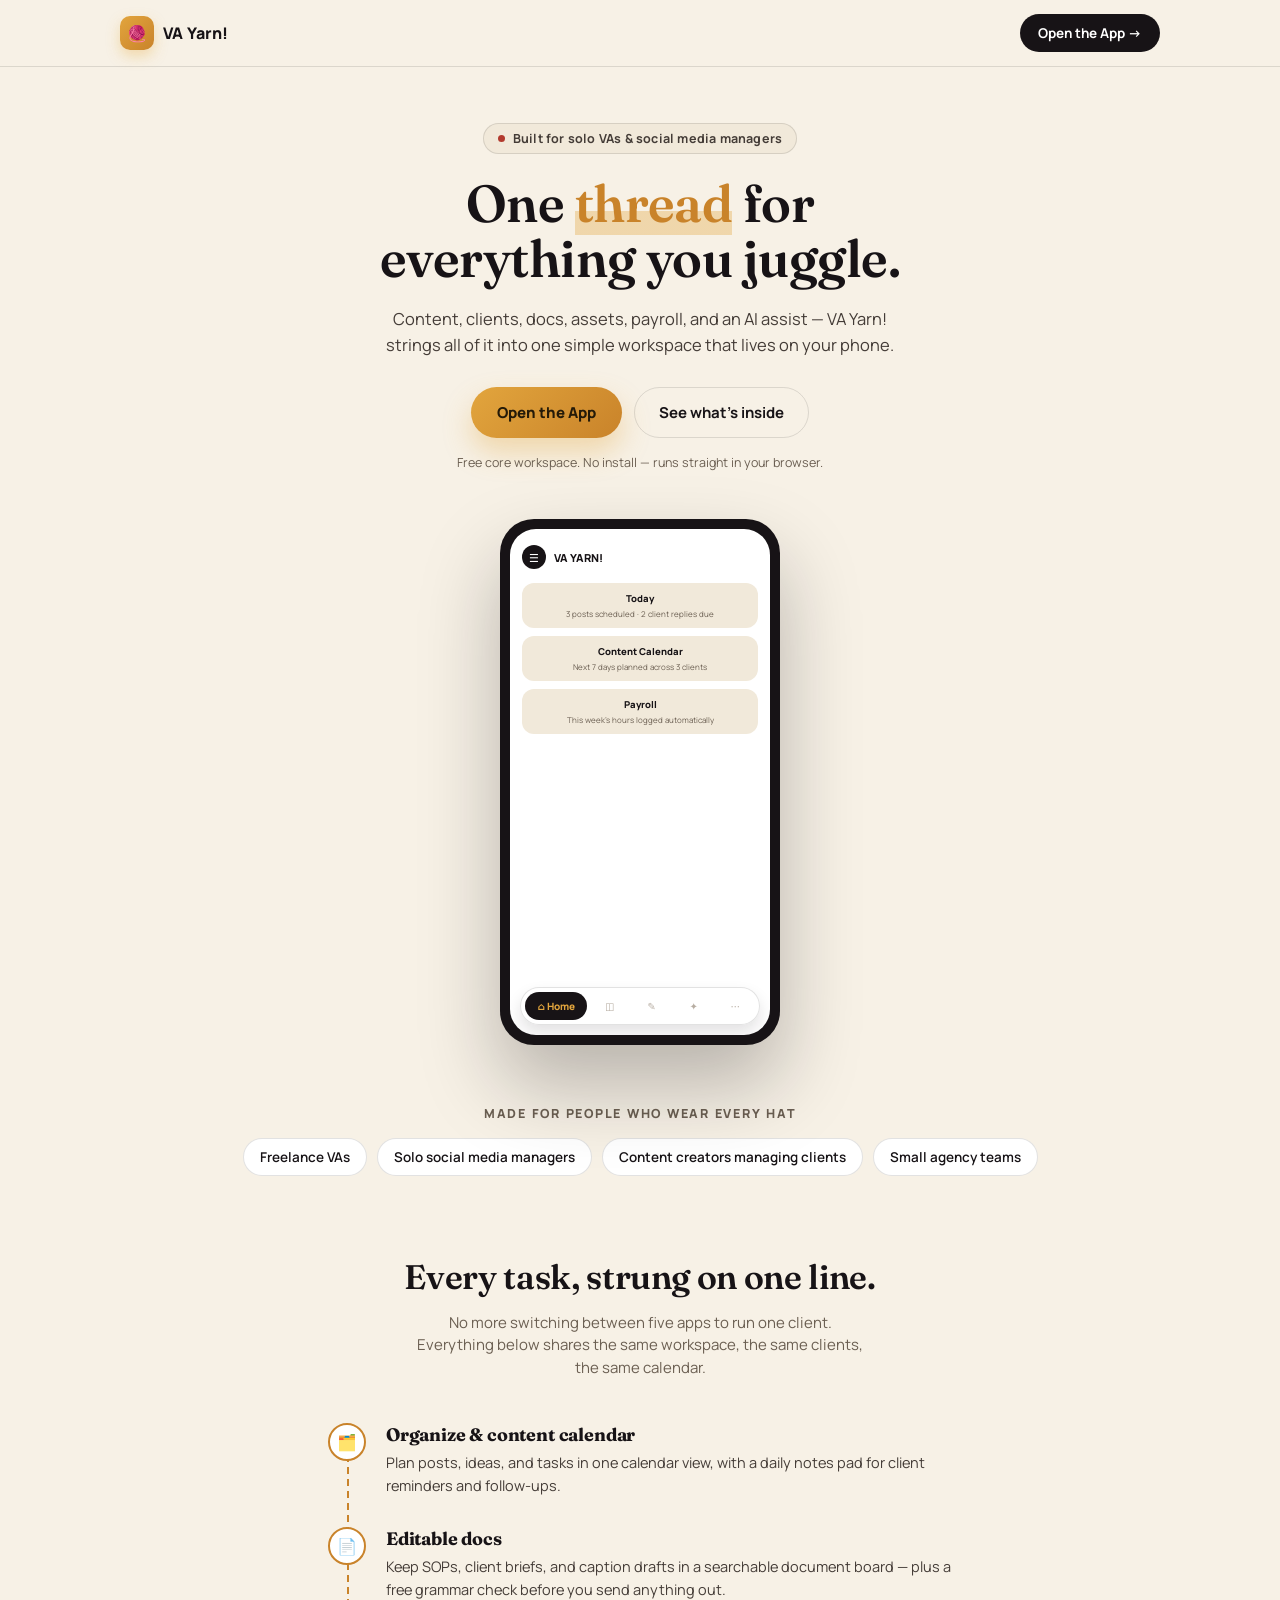
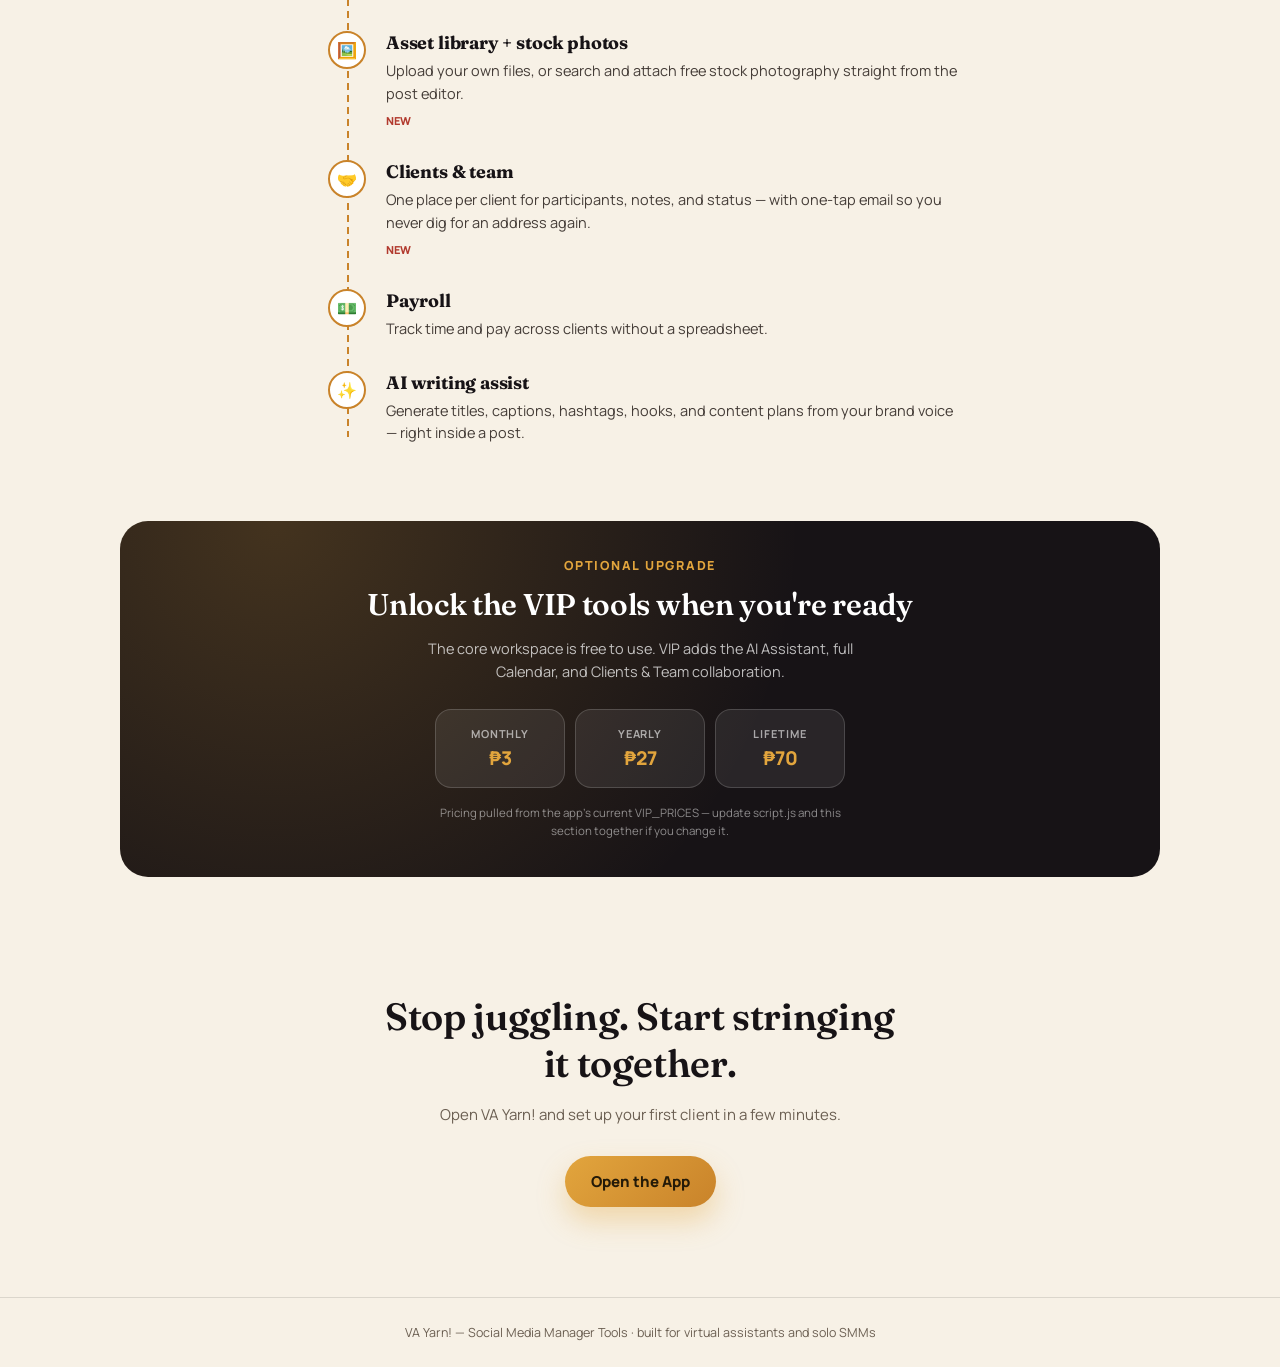
==== landing.html @ e04d88a7 "Add files via upload" ====
<!doctype html>
<html lang="en">
<head>
<meta charset="UTF-8" />
<meta name="viewport" content="width=device-width,initial-scale=1,viewport-fit=cover" />
<title>VA Yarn! — Social Media Manager Tools</title>
<meta name="description" content="VA Yarn! — one thread for everything a virtual assistant or social media manager juggles: content, clients, docs, assets, payroll, and an AI writing assist." />
<link rel="preconnect" href="https://fonts.googleapis.com">
<link rel="preconnect" href="https://fonts.gstatic.com" crossorigin>
<link href="https://fonts.googleapis.com/css2?family=Fraunces:opsz,wght@9..144,400;9..144,600;9..144,700&family=Manrope:wght@400;500;600;700;800&display=swap" rel="stylesheet">
<style>
  :root{
    --paper:#f7f1e6;
    --paper2:#f1e9da;
    --ink:#171316;
    --ink-soft:#443c37;
    --thread:#6b5f52;
    --gold:#e2a53d;
    --gold2:#c9832a;
    --brick:#b23a2e;
    --line:rgba(23,19,22,.12);
    --radius:22px;
  }
  *{box-sizing:border-box}
  html,body{margin:0;padding:0}
  body{
    background:var(--paper);
    color:var(--ink);
    font-family:'Manrope',system-ui,sans-serif;
    -webkit-font-smoothing:antialiased;
  }
  h1,h2,h3,.disp{
    font-family:'Fraunces',serif;
    font-weight:600;
    letter-spacing:-.01em;
    margin:0;
  }
  a{color:inherit}
  img{max-width:100%;display:block}
  .wrap{max-width:1080px;margin:0 auto;padding:0 20px}
  .phoneWrap{max-width:460px;margin:0 auto;padding:0 20px}

  /* ---------- nav ---------- */
  .siteNav{
    position:sticky; top:0; z-index:40;
    background:rgba(247,241,230,.86);
    backdrop-filter:blur(10px);
    border-bottom:1px solid var(--line);
  }
  .siteNavIn{
    max-width:1080px;margin:0 auto;padding:14px 20px;
    display:flex;align-items:center;justify-content:space-between;
  }
  .brand{display:flex;align-items:center;gap:9px;font-weight:800;letter-spacing:.2px}
  .brand .mark{
    width:34px;height:34px;border-radius:10px;
    background:linear-gradient(135deg,var(--gold),var(--gold2));
    display:flex;align-items:center;justify-content:center;font-size:16px;
    box-shadow:0 6px 14px rgba(226,165,61,.35);
  }
  .navCta{
    display:inline-flex;align-items:center;gap:8px;
    background:var(--ink);color:#fff;
    padding:10px 18px;border-radius:999px;
    font-weight:700;font-size:13.5px;text-decoration:none;
    white-space:nowrap;
  }

  /* ---------- hero ---------- */
  .hero{padding:56px 0 20px;text-align:center}
  .eyebrow{
    display:inline-flex;align-items:center;gap:8px;
    background:var(--paper2);border:1px solid var(--line);
    color:var(--ink-soft);
    padding:6px 14px;border-radius:999px;font-size:12.5px;font-weight:700;
    letter-spacing:.2px;margin-bottom:22px;
  }
  .eyebrow::before{content:"";width:7px;height:7px;border-radius:50%;background:var(--brick)}
  .hero h1{
    font-size:clamp(32px,7vw,52px);
    line-height:1.06;
    max-width:820px;
    margin:0 auto;
  }
  .hero h1 em{
    font-style:normal;
    color:var(--gold2);
    background:linear-gradient(180deg,transparent 62%, rgba(226,165,61,.35) 62%);
  }
  .hero p.sub{
    max-width:520px;margin:20px auto 0;
    color:var(--ink-soft);font-size:16.5px;line-height:1.55;
  }
  .heroCtas{display:flex;gap:12px;justify-content:center;margin-top:30px;flex-wrap:wrap}
  .btnPrimary{
    background:linear-gradient(135deg,var(--gold),var(--gold2));
    color:#241a08;font-weight:800;font-size:15px;
    padding:15px 26px;border-radius:999px;text-decoration:none;
    box-shadow:0 14px 28px rgba(226,165,61,.35);
  }
  .btnGhost{
    background:transparent;border:1.5px solid var(--line);
    color:var(--ink);font-weight:700;font-size:15px;
    padding:14px 24px;border-radius:999px;text-decoration:none;
  }
  .heroNote{margin-top:16px;font-size:12.5px;color:var(--thread)}

  /* ---------- thread + phone mock ---------- */
  .stageWrap{position:relative;margin-top:48px;padding-bottom:20px}
  .threadSvg{position:absolute;inset:0;width:100%;height:100%;pointer-events:none}
  .phoneMock{
    position:relative;z-index:2;
    max-width:280px;margin:0 auto;
    background:var(--ink);
    border-radius:34px;
    padding:10px;
    box-shadow:0 40px 80px rgba(23,19,22,.28);
  }
  .phoneScreen{
    background:#fff;border-radius:26px;overflow:hidden;
    aspect-ratio:9/17.5;position:relative;
    display:flex;flex-direction:column;
  }
  .phoneTop{
    display:flex;align-items:center;gap:8px;padding:16px 12px 8px;
  }
  .phoneHam{width:24px;height:24px;border-radius:50%;background:var(--ink);color:#fff;font-size:11px;display:flex;align-items:center;justify-content:center}
  .phoneBrand{font-size:11px;font-weight:800}
  .phoneBody{flex:1;padding:6px 12px;display:flex;flex-direction:column;gap:8px}
  .phoneCard{background:var(--paper2);border-radius:12px;padding:9px 10px}
  .phoneCard .t{font-size:9.5px;font-weight:800;color:var(--ink)}
  .phoneCard .s{font-size:8px;color:var(--thread);margin-top:3px}
  .phoneNav{
    margin:0 10px 10px;height:38px;border-radius:999px;
    background:rgba(255,255,255,.9);border:1px solid var(--line);
    display:flex;align-items:center;padding:4px;gap:3px;
    box-shadow:0 8px 16px rgba(23,19,22,.12);
  }
  .phoneNavItem{flex:1;height:100%;border-radius:999px;display:flex;align-items:center;justify-content:center;font-size:10px;color:#b7ada2}
  .phoneNavItem.active{flex:1.6;background:var(--ink);color:var(--gold);font-weight:800;gap:4px}

  /* ---------- who it's for ---------- */
  .forBand{padding:40px 0;text-align:center}
  .forBand .k{font-size:12.5px;font-weight:800;letter-spacing:.14em;text-transform:uppercase;color:var(--thread)}
  .forRow{
    display:flex;flex-wrap:wrap;justify-content:center;gap:10px;margin-top:16px;
  }
  .forChip{
    border:1px solid var(--line);background:#fff;
    padding:9px 16px;border-radius:999px;font-size:13.5px;font-weight:600;
  }

  /* ---------- features on the thread ---------- */
  .features{padding:40px 0 20px}
  .features h2{font-size:clamp(24px,5vw,34px);text-align:center;max-width:600px;margin:0 auto}
  .features .subhead{
    text-align:center;color:var(--thread);max-width:460px;margin:14px auto 44px;font-size:15px;line-height:1.5;
  }
  .featureLine{position:relative;max-width:640px;margin:0 auto}
  .featureLine::before{
    content:"";position:absolute;left:27px;top:8px;bottom:8px;width:2px;
    background-image:linear-gradient(var(--gold2) 55%, transparent 0%);
    background-size:2px 12px;background-repeat:repeat-y;
  }
  .fRow{position:relative;padding-left:66px;margin-bottom:30px}
  .fRow:last-child{margin-bottom:0}
  .fDot{
    position:absolute;left:8px;top:0;width:38px;height:38px;border-radius:50%;
    background:#fff;border:2px solid var(--gold2);
    display:flex;align-items:center;justify-content:center;font-size:16px;
    z-index:2;
  }
  .fRow h3{font-size:18px;font-weight:700;margin-bottom:6px}
  .fRow p{margin:0;color:var(--ink-soft);font-size:14.5px;line-height:1.55}
  .fRow .tag{
    display:inline-block;margin-top:8px;font-size:11px;font-weight:800;
    color:var(--brick);letter-spacing:.02em;
  }

  /* ---------- vip ---------- */
  .vip{padding:56px 0}
  .vipCard{
    background:var(--ink);color:#fff;border-radius:28px;
    padding:36px 26px;text-align:center;
    background-image:radial-gradient(circle at 15% 0%, rgba(226,165,61,.22), transparent 55%);
  }
  .vipCard .k{color:var(--gold);font-weight:800;font-size:12.5px;letter-spacing:.14em;text-transform:uppercase}
  .vipCard h2{color:#fff;font-size:clamp(22px,5vw,30px);margin-top:12px}
  .vipCard p{color:rgba(255,255,255,.72);max-width:440px;margin:14px auto 0;font-size:14.5px;line-height:1.6}
  .planRow{display:flex;gap:10px;justify-content:center;flex-wrap:wrap;margin-top:26px}
  .planPill{
    background:rgba(255,255,255,.08);border:1px solid rgba(255,255,255,.16);
    border-radius:16px;padding:16px 20px;min-width:130px;
  }
  .planPill .p{font-size:11px;color:rgba(255,255,255,.6);font-weight:700;text-transform:uppercase;letter-spacing:.08em}
  .planPill .v{font-size:19px;font-weight:800;margin-top:4px;color:var(--gold)}

  /* ---------- final cta ---------- */
  .finalCta{padding:60px 0 90px;text-align:center}
  .finalCta h2{font-size:clamp(26px,6vw,38px);max-width:520px;margin:0 auto}
  .finalCta p{color:var(--thread);max-width:420px;margin:16px auto 0;font-size:15px;line-height:1.55}

  footer{border-top:1px solid var(--line);padding:26px 0;text-align:center}
  footer p{margin:0;font-size:12.5px;color:var(--thread)}

  @media (min-width:760px){
    .stageWrap{padding:0 20px}
  }
</style>
</head>
<body>

  <nav class="siteNav">
    <div class="siteNavIn">
      <div class="brand"><span class="mark">🧶</span> VA Yarn!</div>
      <a class="navCta" href="index.html">Open the App →</a>
    </div>
  </nav>

  <section class="hero">
    <div class="wrap">
      <div class="eyebrow">Built for solo VAs &amp; social media managers</div>
      <h1>One <em>thread</em> for<br>everything you juggle.</h1>
      <p class="sub">Content, clients, docs, assets, payroll, and an AI assist — VA Yarn! strings all of it into one simple workspace that lives on your phone.</p>
      <div class="heroCtas">
        <a class="btnPrimary" href="index.html">Open the App</a>
        <a class="btnGhost" href="#features">See what's inside</a>
      </div>
      <div class="heroNote">Free core workspace. No install — runs straight in your browser.</div>
    </div>

    <div class="stageWrap">
      <div class="phoneMock">
        <div class="phoneScreen">
          <div class="phoneTop">
            <div class="phoneHam">☰</div>
            <div class="phoneBrand">VA YARN!</div>
          </div>
          <div class="phoneBody">
            <div class="phoneCard"><div class="t">Today</div><div class="s">3 posts scheduled · 2 client replies due</div></div>
            <div class="phoneCard"><div class="t">Content Calendar</div><div class="s">Next 7 days planned across 3 clients</div></div>
            <div class="phoneCard"><div class="t">Payroll</div><div class="s">This week's hours logged automatically</div></div>
          </div>
          <div class="phoneNav">
            <div class="phoneNavItem active">⌂ Home</div>
            <div class="phoneNavItem">◫</div>
            <div class="phoneNavItem">✎</div>
            <div class="phoneNavItem">✦</div>
            <div class="phoneNavItem">⋯</div>
          </div>
        </div>
      </div>
    </div>
  </section>

  <section class="forBand">
    <div class="wrap">
      <div class="k">Made for people who wear every hat</div>
      <div class="forRow">
        <div class="forChip">Freelance VAs</div>
        <div class="forChip">Solo social media managers</div>
        <div class="forChip">Content creators managing clients</div>
        <div class="forChip">Small agency teams</div>
      </div>
    </div>
  </section>

  <section class="features" id="features">
    <div class="wrap">
      <h2>Every task, strung on one line.</h2>
      <p class="subhead">No more switching between five apps to run one client. Everything below shares the same workspace, the same clients, the same calendar.</p>

      <div class="featureLine">
        <div class="fRow">
          <div class="fDot">🗂️</div>
          <h3>Organize &amp; content calendar</h3>
          <p>Plan posts, ideas, and tasks in one calendar view, with a daily notes pad for client reminders and follow-ups.</p>
        </div>
        <div class="fRow">
          <div class="fDot">📄</div>
          <h3>Editable docs</h3>
          <p>Keep SOPs, client briefs, and caption drafts in a searchable document board — plus a free grammar check before you send anything out.</p>
        </div>
        <div class="fRow">
          <div class="fDot">🖼️</div>
          <h3>Asset library + stock photos</h3>
          <p>Upload your own files, or search and attach free stock photography straight from the post editor.</p>
          <div class="tag">NEW</div>
        </div>
        <div class="fRow">
          <div class="fDot">🤝</div>
          <h3>Clients &amp; team</h3>
          <p>One place per client for participants, notes, and status — with one-tap email so you never dig for an address again.</p>
          <div class="tag">NEW</div>
        </div>
        <div class="fRow">
          <div class="fDot">💵</div>
          <h3>Payroll</h3>
          <p>Track time and pay across clients without a spreadsheet.</p>
        </div>
        <div class="fRow">
          <div class="fDot">✨</div>
          <h3>AI writing assist</h3>
          <p>Generate titles, captions, hashtags, hooks, and content plans from your brand voice — right inside a post.</p>
        </div>
      </div>
    </div>
  </section>

  <section class="vip">
    <div class="wrap">
      <div class="vipCard">
        <div class="k">Optional upgrade</div>
        <h2>Unlock the VIP tools when you're ready</h2>
        <p>The core workspace is free to use. VIP adds the AI Assistant, full Calendar, and Clients &amp; Team collaboration.</p>
        <div class="planRow">
          <div class="planPill"><div class="p">Monthly</div><div class="v">₱3</div></div>
          <div class="planPill"><div class="p">Yearly</div><div class="v">₱27</div></div>
          <div class="planPill"><div class="p">Lifetime</div><div class="v">₱70</div></div>
        </div>
        <p style="font-size:11.5px;color:rgba(255,255,255,.5);margin-top:16px">Pricing pulled from the app's current VIP_PRICES — update script.js and this section together if you change it.</p>
      </div>
    </div>
  </section>

  <section class="finalCta">
    <div class="wrap">
      <h2>Stop juggling. Start stringing it together.</h2>
      <p>Open VA Yarn! and set up your first client in a few minutes.</p>
      <div class="heroCtas">
        <a class="btnPrimary" href="index.html">Open the App</a>
      </div>
    </div>
  </section>

  <footer>
    <p>VA Yarn! — Social Media Manager Tools · built for virtual assistants and solo SMMs</p>
  </footer>

</body>
</html>
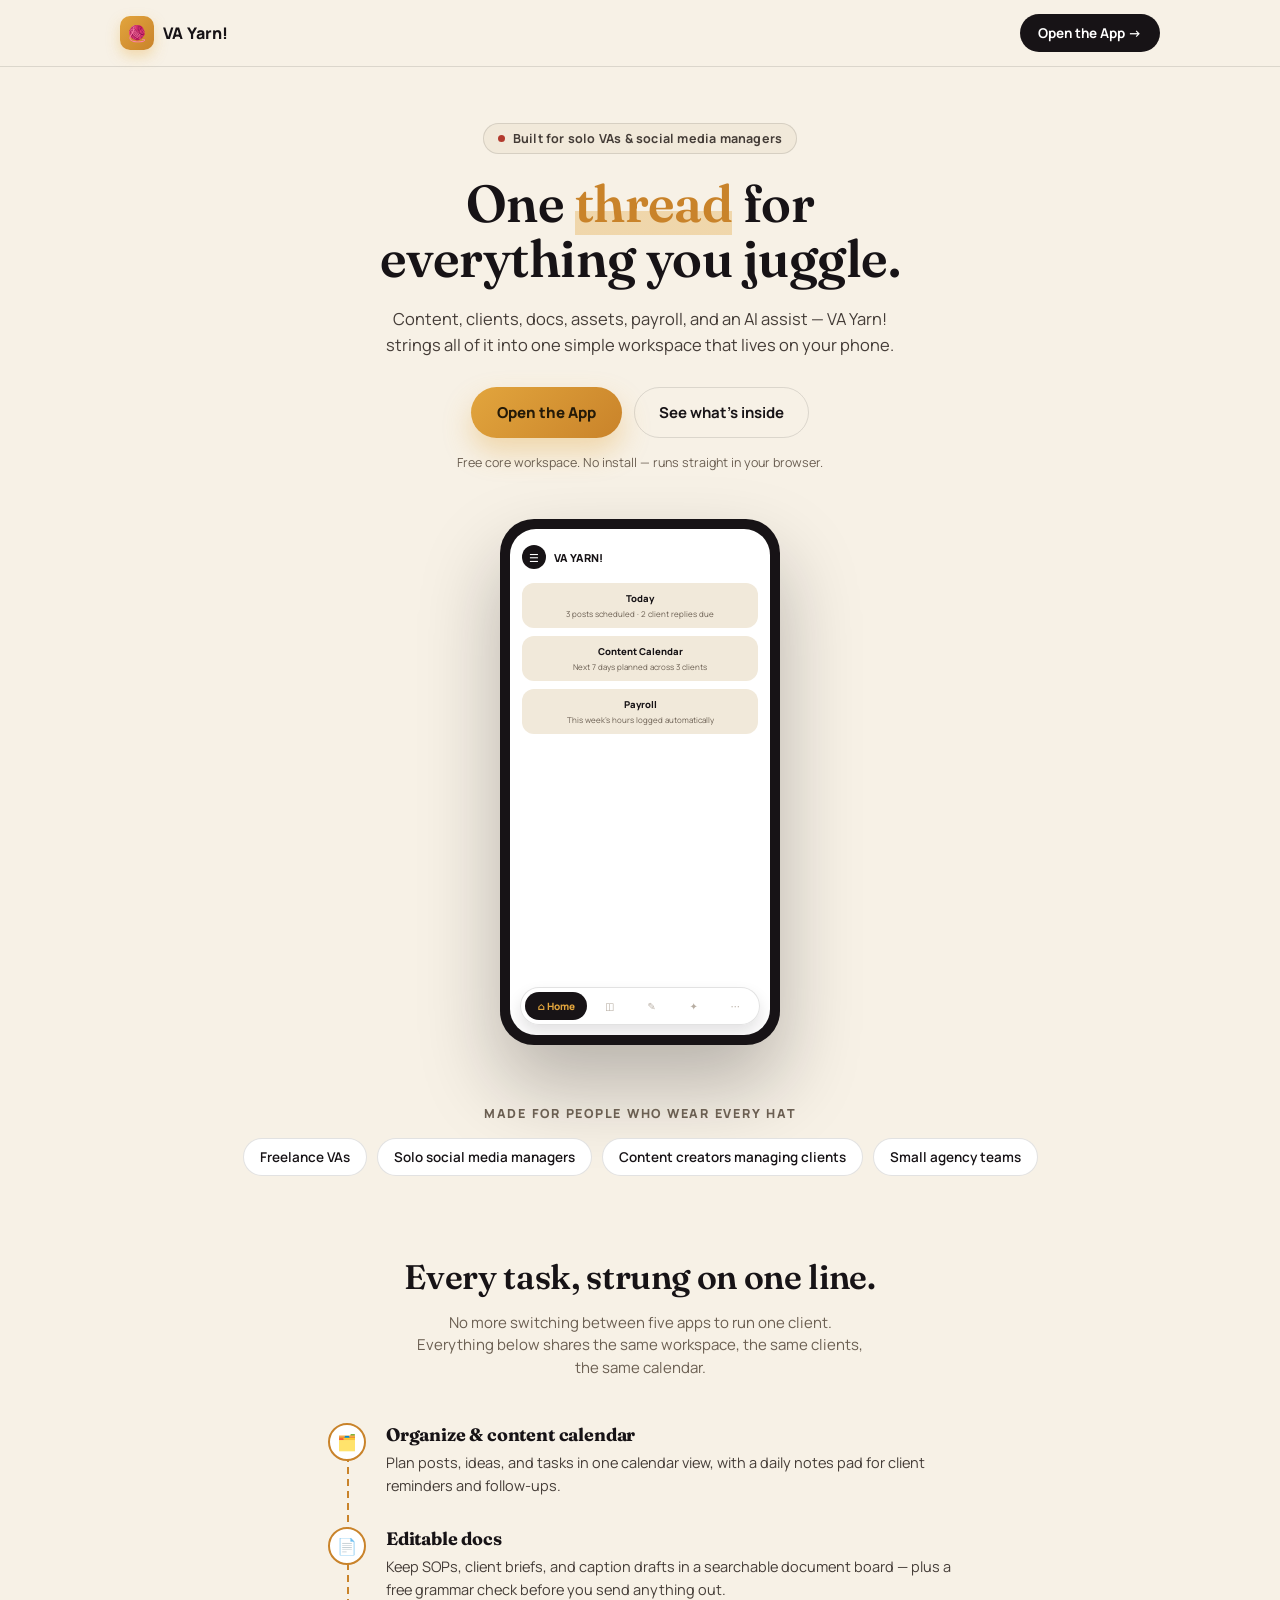
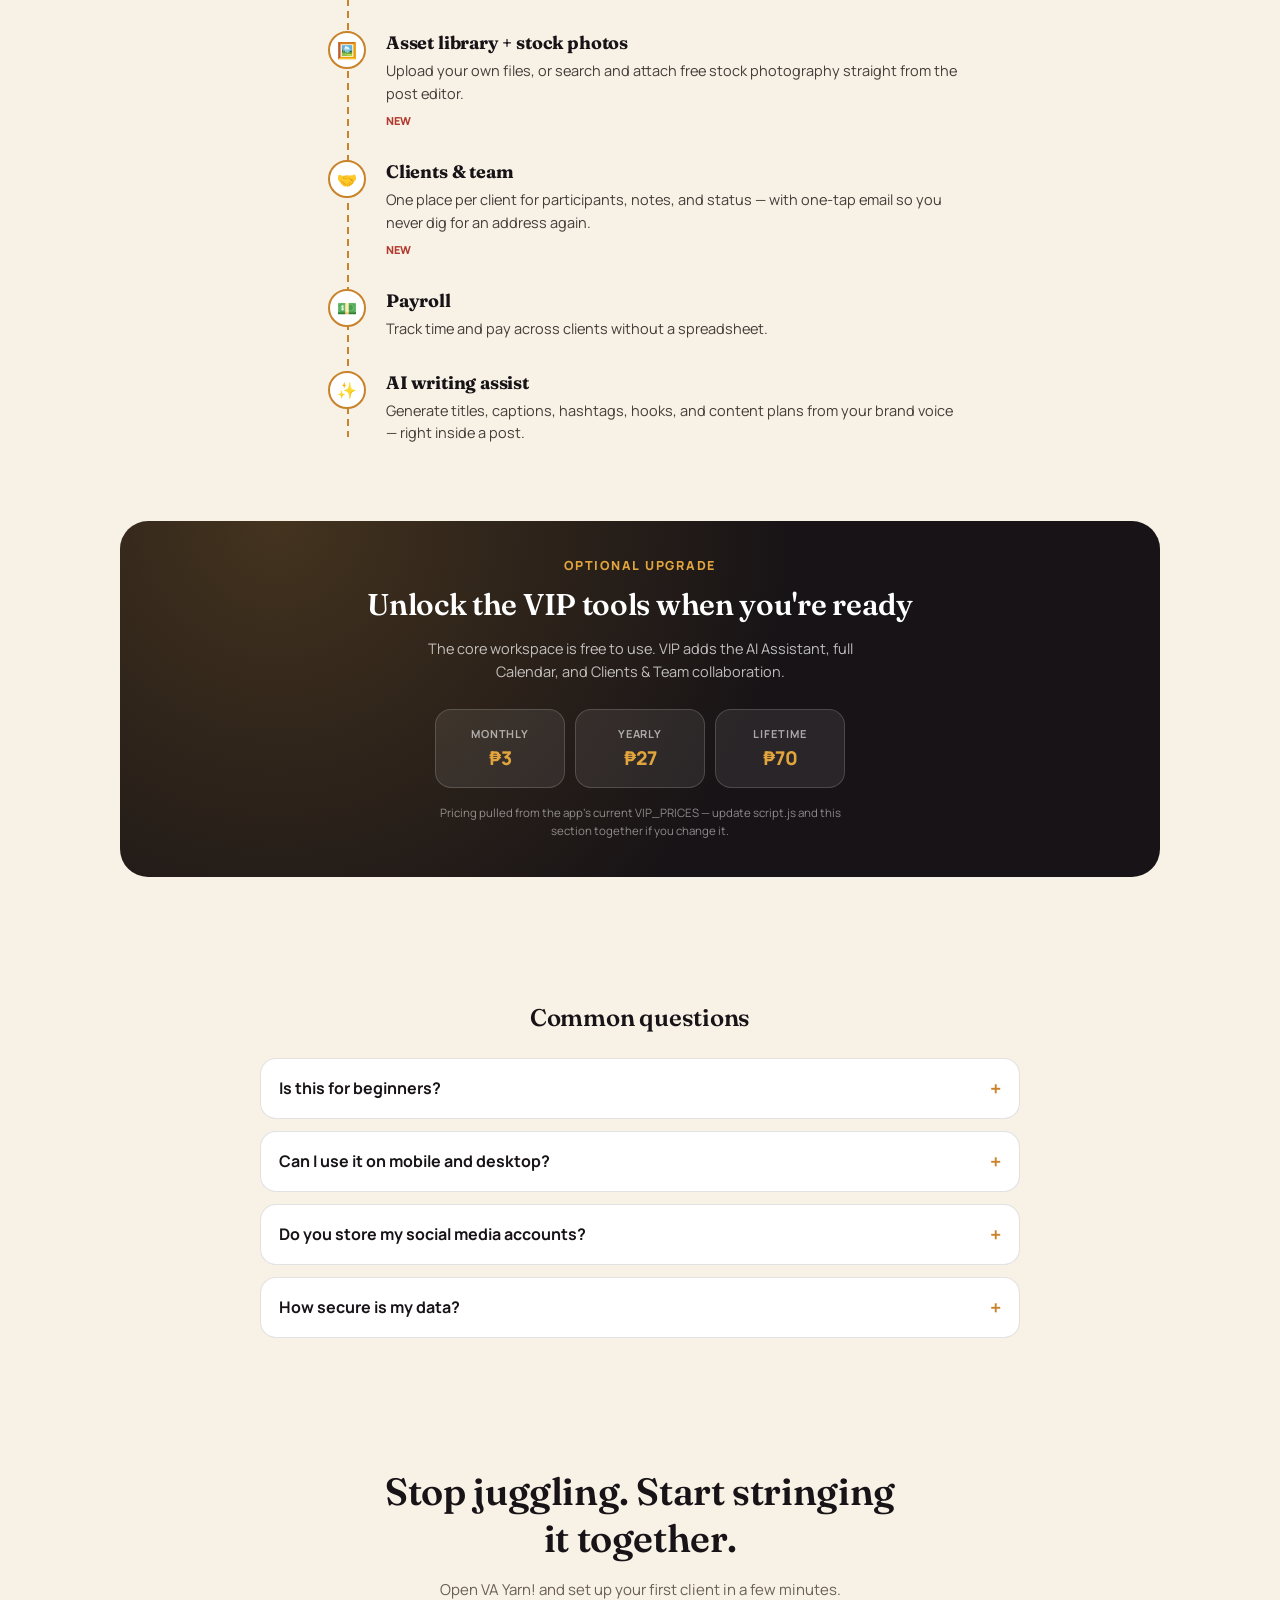
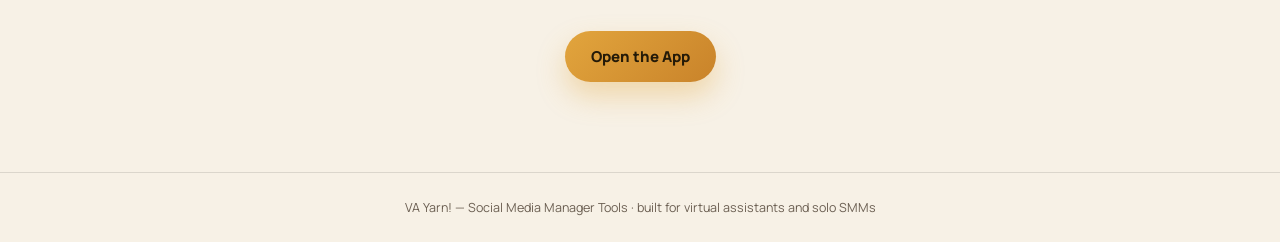
==== commit a9bba794: "Add files via upload" ====
--- a/landing.html
+++ b/landing.html
@@ -206,6 +206,19 @@
   @media (min-width:760px){
     .stageWrap{padding:0 20px}
   }
+  /* ---------- FAQ ---------- */
+  .faq{ padding:70px 0; }
+  .faqList{ display:flex; flex-direction:column; gap:12px; max-width:760px; margin:0 auto; }
+  .faqItem{
+    background:#fff; border:1px solid var(--line); border-radius:16px; padding:16px 18px;
+  }
+  .faqItem summary{
+    cursor:pointer; font-weight:700; list-style:none; display:flex; align-items:center; justify-content:space-between;
+  }
+  .faqItem summary::-webkit-details-marker{ display:none; }
+  .faqItem summary::after{ content:"+"; font-size:20px; color:var(--gold2); margin-left:12px; }
+  .faqItem[open] summary::after{ content:"–"; }
+  .faqItem p{ margin:12px 0 0; color:var(--ink-soft); font-size:14.5px; line-height:1.55; }
 </style>
 </head>
 <body>
@@ -323,6 +336,30 @@
     </div>
   </section>
 
+  <section class="faq" id="faq">
+    <div class="wrap">
+      <h2 style="text-align:center;margin-bottom:26px">Common questions</h2>
+      <div class="faqList">
+        <details class="faqItem">
+          <summary>Is this for beginners?</summary>
+          <p>Yes — the workspace is organized around how a VA actually works day to day, so you can start with just Posts, Ideas, and Notes and add tools as you need them.</p>
+        </details>
+        <details class="faqItem">
+          <summary>Can I use it on mobile and desktop?</summary>
+          <p>Both. On a phone it runs full-width like a normal app; on a laptop/desktop browser it opens inside a phone-shaped frame so the same layout stays familiar everywhere.</p>
+        </details>
+        <details class="faqItem">
+          <summary>Do you store my social media accounts?</summary>
+          <p>No. VA Yarn! never asks for or stores social media logins. Platform fields are just labels/links you type in yourself.</p>
+        </details>
+        <details class="faqItem">
+          <summary>How secure is my data?</summary>
+          <p>Your data lives in your own Supabase project. Only you (and teammates you explicitly invite, at the role you choose) can access it.</p>
+        </details>
+      </div>
+    </div>
+  </section>
+
   <section class="finalCta">
     <div class="wrap">
       <h2>Stop juggling. Start stringing it together.</h2>
@@ -337,5 +374,23 @@
     <p>VA Yarn! — Social Media Manager Tools · built for virtual assistants and solo SMMs</p>
   </footer>
 
+  <script>
+    // Gentle scroll-in fade for sections — polish only, no layout/color changes.
+    (function () {
+      var targets = document.querySelectorAll('.hero, .forBand, .features, .vip, .faq, .finalCta');
+      if (!('IntersectionObserver' in window)) return;
+      targets.forEach(function (t) { t.style.opacity = '0'; t.style.transform = 'translateY(14px)'; t.style.transition = 'opacity .5s ease, transform .5s ease'; });
+      var io = new IntersectionObserver(function (entries) {
+        entries.forEach(function (entry) {
+          if (entry.isIntersecting) {
+            entry.target.style.opacity = '1';
+            entry.target.style.transform = 'translateY(0)';
+            io.unobserve(entry.target);
+          }
+        });
+      }, { threshold: 0.12 });
+      targets.forEach(function (t) { io.observe(t); });
+    })();
+  </script>
 </body>
 </html>
